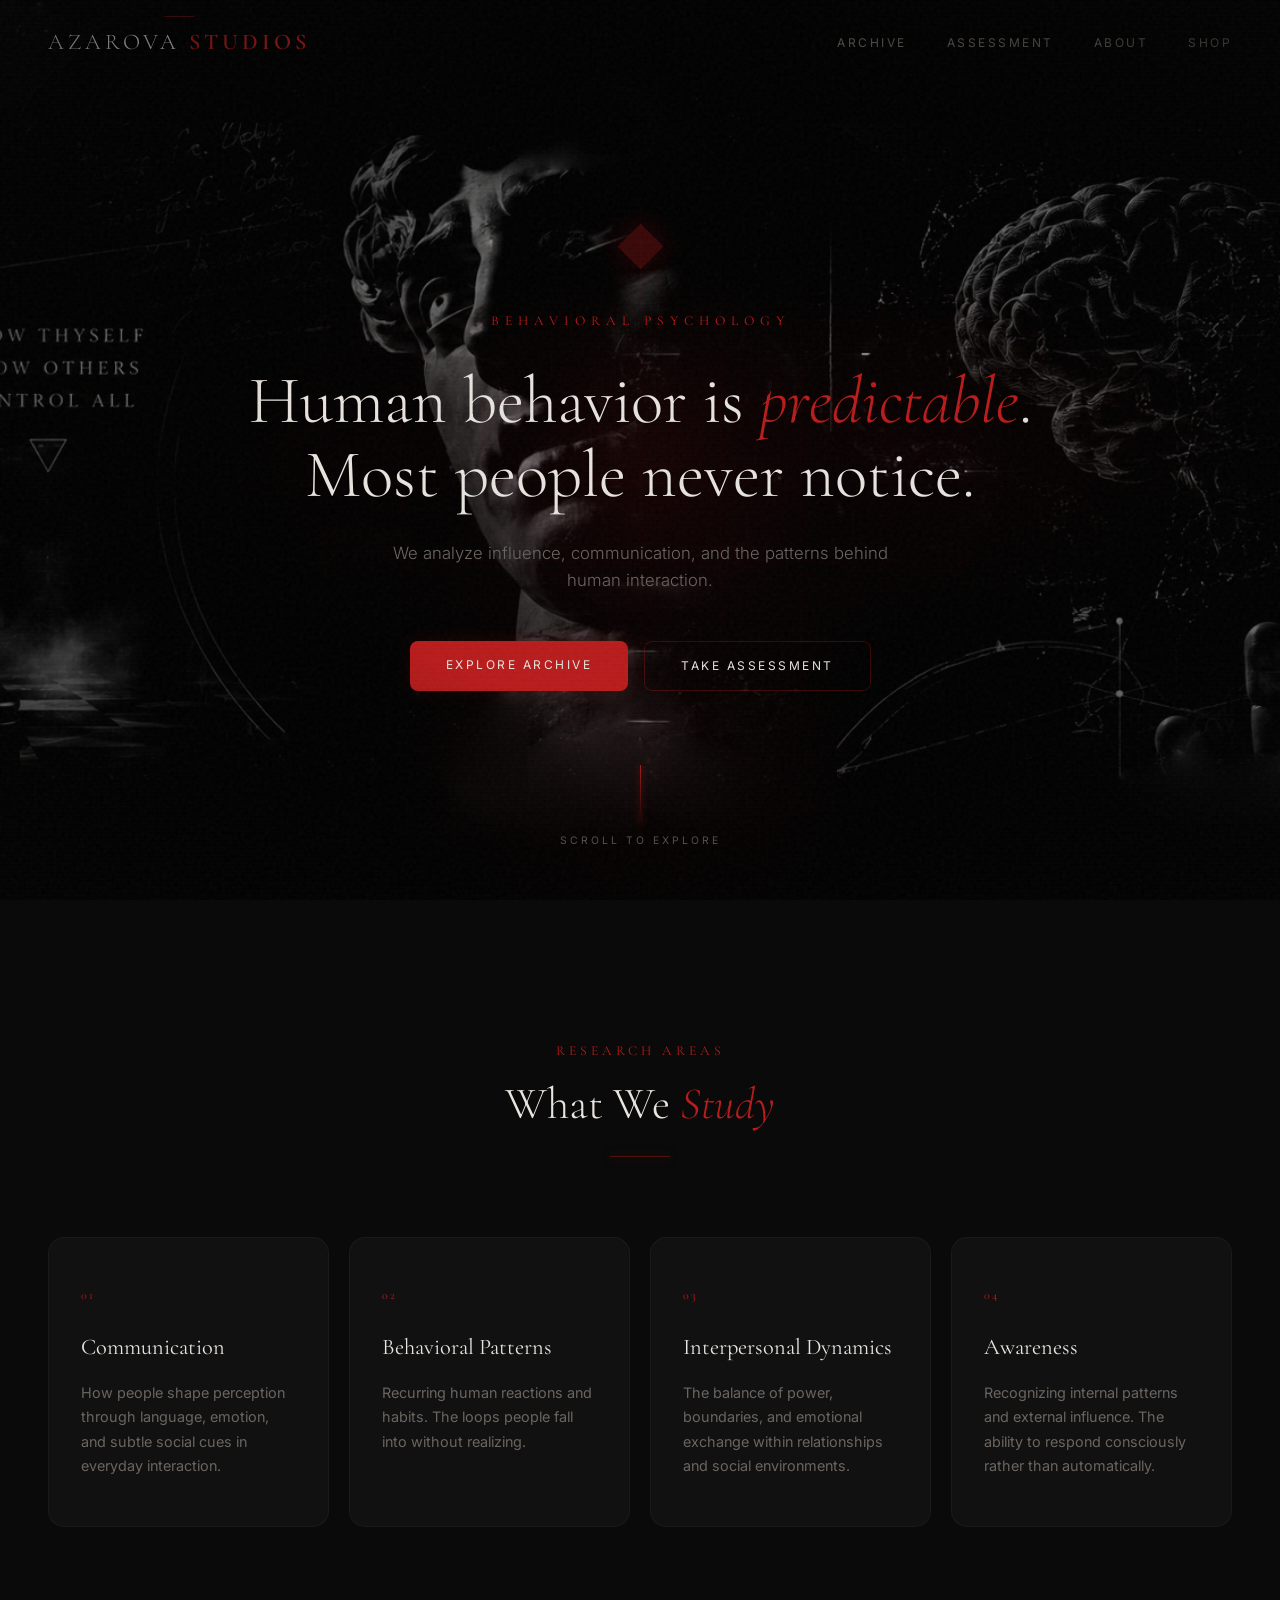
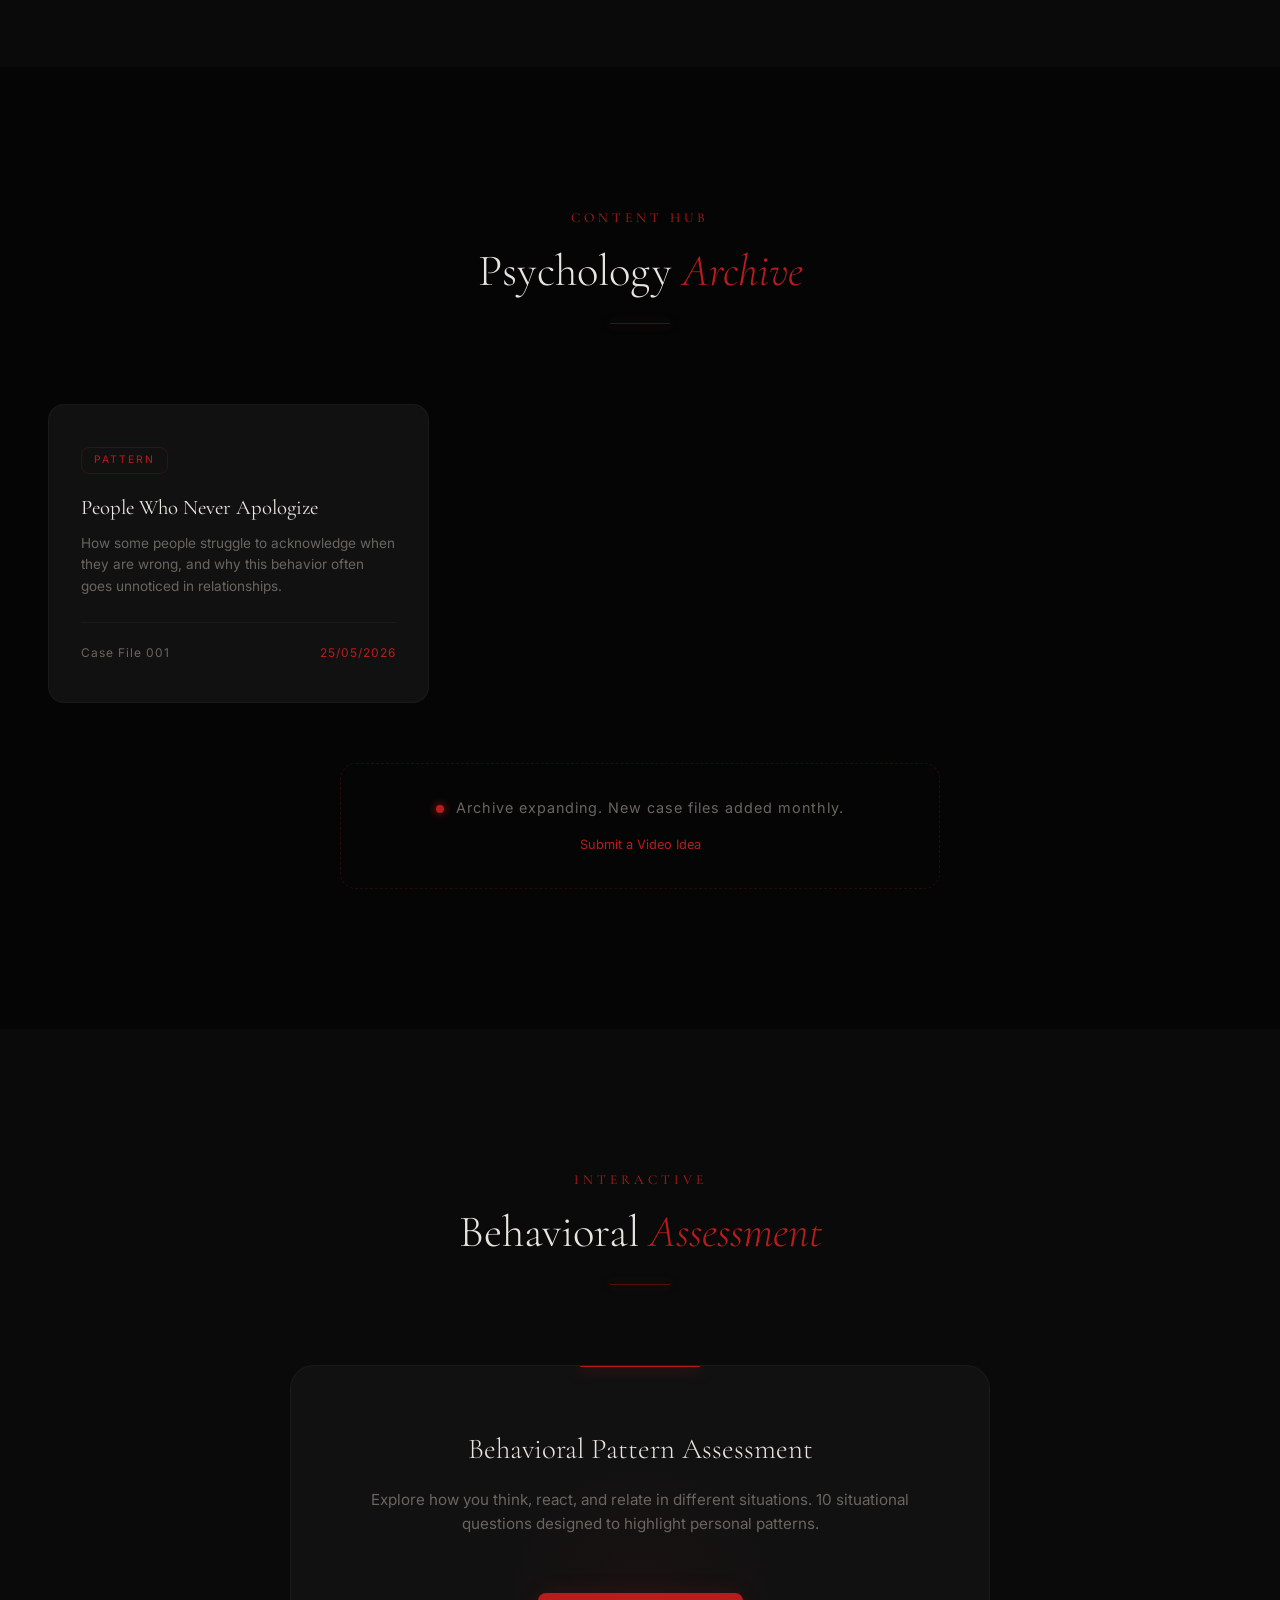
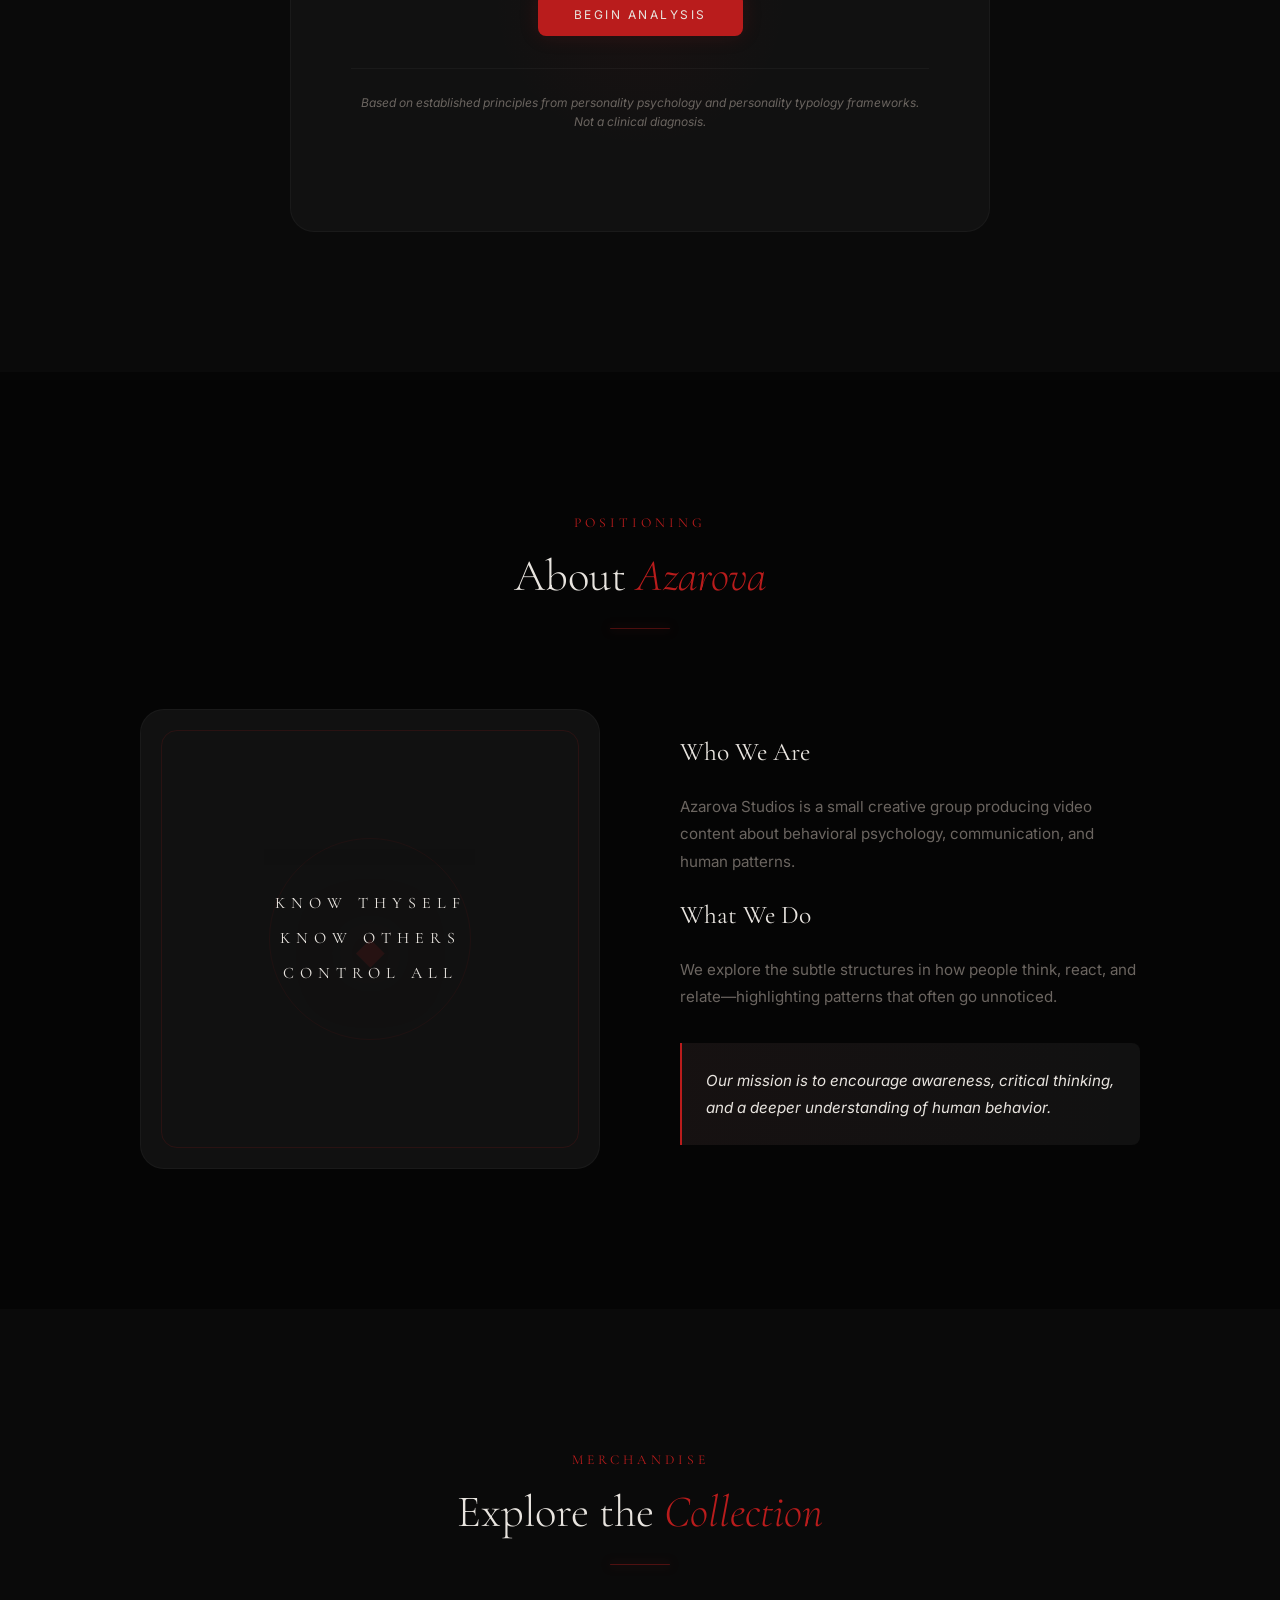
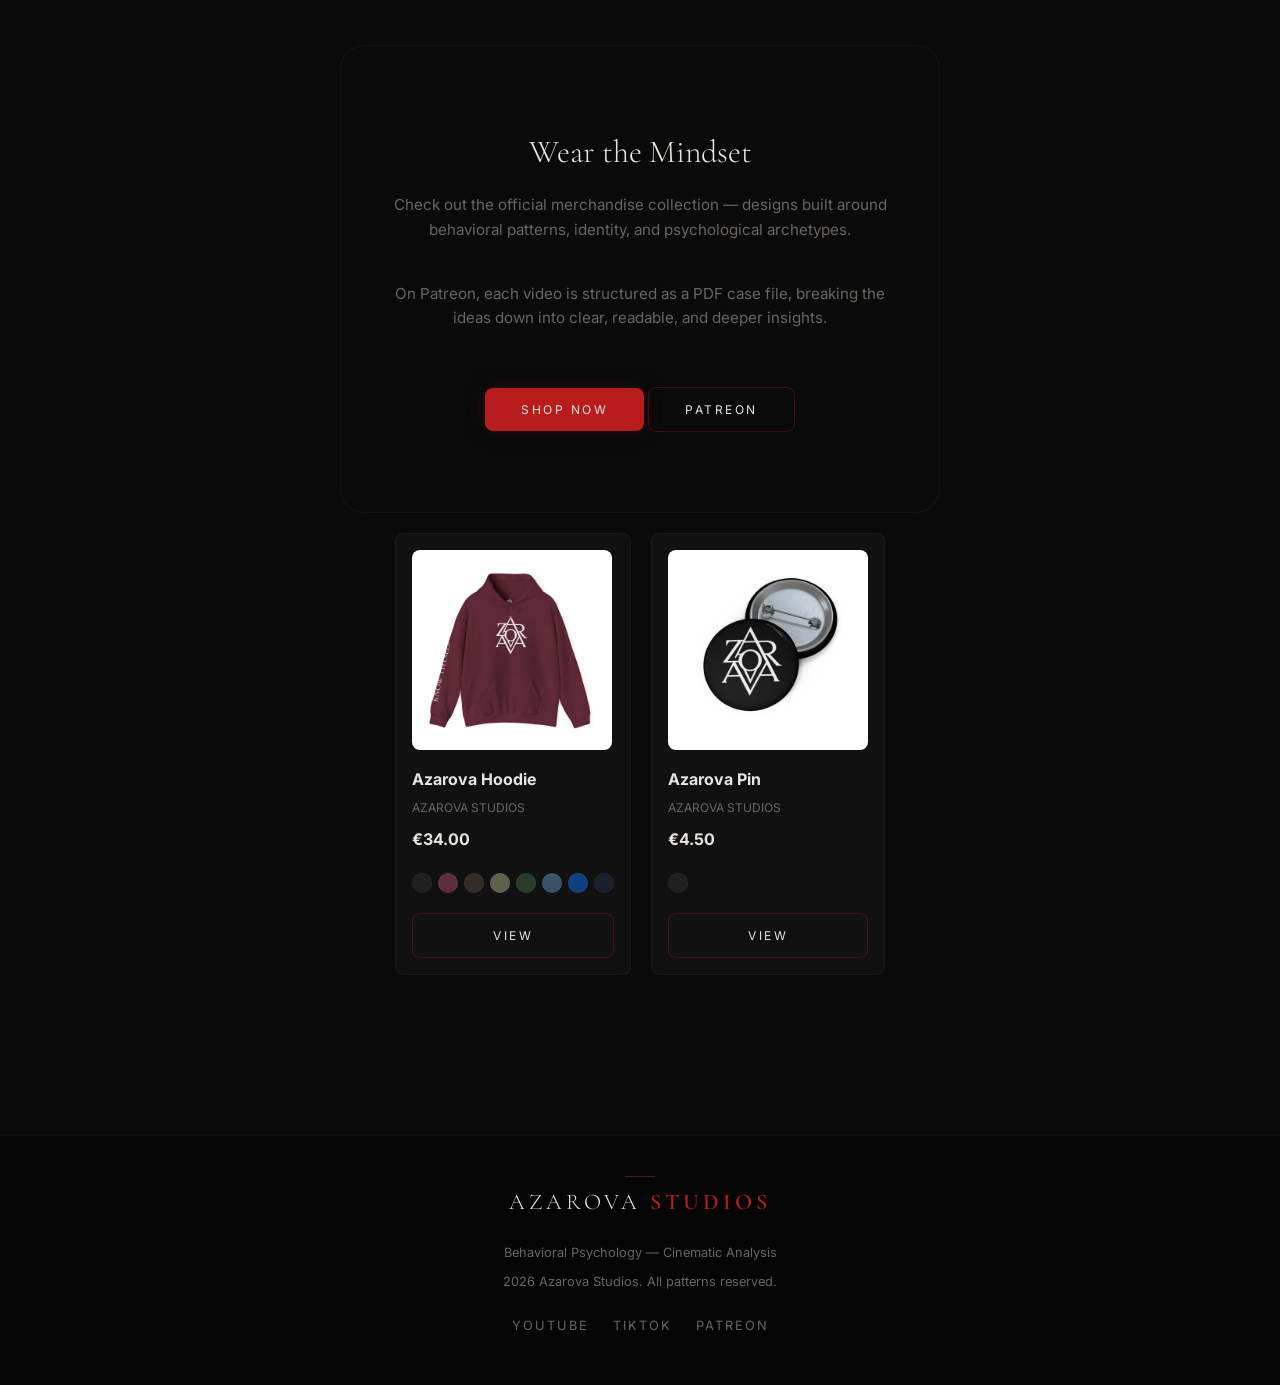
==== index.html @ c7611567 "First Web Upload" ====
<!DOCTYPE html>
<html lang="en">
<head>
    <meta charset="UTF-8">
    <meta name="viewport" content="width=device-width, initial-scale=1.0">
    <title>Azarova Studios — Behavioral Psychology</title>
    <link rel="preconnect" href="https://fonts.googleapis.com">
    <link rel="preconnect" href="https://fonts.gstatic.com" crossorigin>
    <link href="https://fonts.googleapis.com/css2?family=Cormorant+Garamond:ital,wght@0,300;0,400;0,600;1,300;1,400&family=Inter:wght@300;400;500;600&display=swap" rel="stylesheet">
    <link rel="stylesheet" href="styles.css">
</head>
<body>
    <div class="noise"></div>
    <div class="scanlines"></div>
    <div class="vignette"></div>
    <div class="particles" id="particles"></div>

    <nav id="navbar">
        <a href="#" class="logo">Azarova <span>Studios</span></a>
        <ul class="nav-links" id="navLinks">
            <li><a href="#archive">Archive</a></li>
            <li><a href="#assessment">Assessment</a></li>
            <li><a href="#about">About</a></li>
            <li><a href="#join">Shop</a></li>
        </ul>
        <button class="mobile-menu-btn" id="mobileMenuBtn">&#9776;</button>
    </nav>

    <section class="hero" id="hero">
        <div class="hero-bg"></div>
        <div class="hero-grid"></div>
        <div class="hero-orb"></div>
        <div class="hero-content">
            <div class="hero-symbol">&#9670;</div>
            <p class="hero-tag">Behavioral Psychology</p>
            <h1>Human behavior is <em>predictable</em>.<br>Most people never notice.</h1>
            <p class="hero-sub">We analyze influence, communication, and the patterns behind human interaction.</p>
            <div class="hero-buttons">
                <a href="#archive" class="btn btn-primary">Explore Archive</a>
                <a href="#assessment" class="btn">Take Assessment</a>
            </div>
        </div>
        <div class="hero-scroll">
            <span></span>
            <p>Scroll to explore</p>
        </div>
    </section>

    <section id="study">
        <div class="section-header reveal">
            <p class="section-label">Research Areas</p>
            <h2 class="section-title">What We <em>Study</em></h2>
            <div class="section-divider"></div>
        </div>
        <div class="study-grid">
            <div class="study-card reveal">
                <span class="study-num">01</span>
                <h3>Communication</h3>
                <p>How people shape perception through language, emotion, and subtle social cues in everyday interaction.</p>
            </div>
            <div class="study-card reveal">
                <span class="study-num">02</span>
                <h3>Behavioral Patterns</h3>
                <p>Recurring human reactions and habits. The loops people fall into without realizing.</p>
            </div>
            <div class="study-card reveal">
                <span class="study-num">03</span>
                <h3>Interpersonal Dynamics</h3>
                <p>The balance of power, boundaries, and emotional exchange within relationships and social environments.</p>
            </div>
            <div class="study-card reveal">
                <span class="study-num">04</span>
                <h3>Awareness</h3>
                <p>Recognizing internal patterns and external influence. The ability to respond consciously rather than automatically.</p>
            </div>
        </div>
    </section>

    <section id="archive">
        <div class="section-header reveal">
            <p class="section-label">Content Hub</p>
            <h2 class="section-title">Psychology <em>Archive</em></h2>
            <div class="section-divider"></div>
        </div>
        <div class="archive-grid">
            <div class="archive-card reveal" data-modal="apologize">
                <span class="tag">Pattern</span>
                <h3>People Who Never Apologize</h3>
                <p>How some people struggle to acknowledge when they are wrong, and why this behavior often goes unnoticed in relationships.</p>
                <div class="meta"><span>Case File 001</span><span>25/05/2026</span></div>
            </div>

            <!--
            <div class="archive-card reveal" data-modal="narcissist">
                <span class="tag">Pattern</span>
                <h3>The Narcissist Playbook</h3>
                <p>How narcissists construct reality around themselves and why most people never see the framework until it is too late.</p>
                <div class="meta"><span>Case File 007</span><span>Analyzing...</span></div>
            </div>
            <div class="archive-card reveal" data-modal="silence">
                <span class="tag">Signal</span>
                <h3>Why Silence Creates Power</h3>
                <p>The strategic use of absence. What people reveal when you stop filling every gap with noise.</p>
                <div class="meta"><span>Case File 006</span><span>Analyzing...</span></div>
            </div>
            <div class="archive-card reveal" data-modal="pressure">
                <span class="tag">Behavior</span>
                <h3>People Reveal Themselves Under Pressure</h3>
                <p>Stress does not create character, it exposes what was already there. The tells most miss.</p>
                <div class="meta"><span>Case File 005</span><span>Analyzing...</span></div>
            </div>
            <div class="archive-card reveal" data-modal="confidence">
                <span class="tag">Illusion</span>
                <h3>The Illusion of Confidence</h3>
                <p>Why the loudest voice in the room is rarely the most capable and how to read the quiet ones.</p>
                <div class="meta"><span>Case File 004</span><span>Analyzing...</span></div>
            </div>
            <div class="archive-card reveal" data-modal="guilt">
                <span class="tag">Emotion</span>
                <h3>Weaponized Guilt</h3>
                <p>How guilt is manufactured and deployed as a control mechanism in relationships and groups.</p>
                <div class="meta"><span>Case File 003</span><span>Analyzing...</span></div>
            </div>
            <div class="archive-card reveal" data-modal="boundaries">
                <span class="tag">Defense</span>
                <h3>The Cost of Boundaries</h3>
                <p>Why setting limits triggers aggression and why that reaction proves they were necessary.</p>
                <div class="meta"><span>Case File 002</span><span>Analyzing...</span></div>
            </div>
            -->
        </div>
        <button id="showMoreBtn" class="btn show-more">Show More</button>
        <div class="archive-status reveal">
            <p><span class="pulse"></span>Archive expanding. New case files added monthly.</p>
            <a href="https://docs.google.com/forms/d/1o-KG44cprE9qEWaGfaMpnNxEO_VKGcA1W9o1bVEfhVg" target="_blank" class="submit-idea-btn">
                Submit a Video Idea
            </a>
            
        </div>
        
    </section>

    <section id="assessment">
        <div class="section-header reveal">
            <p class="section-label">Interactive</p>
            <h2 class="section-title">Behavioral <em>Assessment</em></h2>
            <div class="section-divider"></div>
        </div>
        <div class="assessment-container reveal">
            <div class="assessment-glow"></div>
            <div class="quiz-intro" id="quizIntro">
                <h3>Behavioral Pattern Assessment</h3>
                <p>Explore how you think, react, and relate in different situations. 10 situational questions designed to highlight personal patterns.</p>
                <button class="btn btn-primary" id="startQuizBtn" style="margin-top:16px">Begin Analysis</button>
                <p class="disclaimer">Based on established principles from personality psychology and personality typology frameworks. Not a clinical diagnosis.</p>
            </div>
            <div id="quizContainer" style="display:none">
                <div class="quiz-progress"><div class="quiz-progress-bar" id="progressBar"></div></div>
                <div id="questions"></div>
            </div>
            <div class="quiz-result" id="quizResult">
                <span class="result-badge">Pattern Detected</span>
                <h2 class="result-title" id="resultTitle"></h2>
                <img id="resultImage" class="result-image" />
                <p class="result-desc" id="resultDesc"></p>
                <div class="result-traits" id="resultTraits"></div>
                <div class="childhood-section wound">
                    <h4 class="title-wound">Origin Wound</h4>
                    <p class="result-desc" id="resultWound"></p>
                </div>
                <div class="result-section fear">
                    <h4>Underlying Fear</h4>
                    <p id="resultFear"></p>
                </div>
                <div class="result-section cost">
                    <h4>What It Costs You</h4>
                    <p id="resultCost"></p>
                </div>

                <div class="result-section growth">
                    <h4>Where This Evolves</h4>
                    <p id="resultGrowth"></p>
                </div>
                <div class="childhood-section">
                    <h4>Early Childhood</h4>
                    <p class="result-desc" id="resultChildhood"></p>
                </div>
                <button class="btn btn-retake" id="retakeQuizBtn">Retake Assessment</button>
                <p class="disclaimer">Based on established principles from personality psychology and personality typology frameworks. Not a clinical diagnosis.</p>
            </div>
        </div>
    </section>

    <section id="about">
        <div class="section-header reveal">
            <p class="section-label">Positioning</p>
            <h2 class="section-title">About <em>Azarova</em></h2>
            <div class="section-divider"></div>
        </div>
        <div class="about-grid">
            <div class="about-visual reveal">
                <div class="symbol">&#9670;</div>
                <div class="overlay-text">Know Thyself<br>Know Others<br>Control All</div>
            </div>
            <div class="about-content reveal">
                <h3>Who We Are</h3>
                <p>Azarova Studios is a small creative group producing video content about behavioral psychology, communication, and human patterns.</p>
                <h3>What We Do</h3>
                <p>We explore the subtle structures in how people think, react, and relate—highlighting patterns that often go unnoticed.</p>
                <div class="mission">
                    <p>Our mission is to encourage awareness, critical thinking, and a deeper understanding of human behavior.</p>
                </div>
            </div>
        </div>
    </section>


    <!--
    <section id="join">
        <div class="section-header reveal">
            <p class="section-label">Connection</p>
            <h2 class="section-title">Join the <em>Community</em></h2>
            <div class="section-divider"></div>
        </div>
        <div class="join-box reveal">
            <h3>Get Behavioral Insights</h3>
            <p>Short breakdowns on patterns, communication, and human behavior—written to be clear, not overwhelming, yet detailed.</p>
            <form class="join-form" id="joinForm">
                <input type="email" placeholder="Enter your signal..." required>
                <button type="submit">Subscribe</button>
            </form>
            <p class="join-note">No noise. No spam. Only what's worth reading.</p>
        </div>
    </section>
    -->
    <section id="join">
        <div class="section-header reveal">
            <p class="section-label">Merchandise</p>
            <h2 class="section-title">Explore the <em>Collection</em></h2>
            <div class="section-divider"></div>
        </div>
        <div class="join-box reveal">
            <h3>Wear the Mindset</h3>
            <p>
                Check out the official merchandise collection — designs built around behavioral patterns, identity, and psychological archetypes.  
            </p>
            <p>    
                On Patreon, each video is structured as a PDF case file, breaking the ideas down into clear, readable, and deeper insights.
            </p>
            <button class="btn btn-primary" style="margin-top:16px" onclick="window.open('https://azarova.printify.me', '_blank')">Shop Now</button>
            <button class="btn" style="margin-top:16px" onclick="window.open('https://www.patreon.com/cw/AzarovaStudios', '_blank')">Patreon</button>            
        </div>
        <div class="product-carousel">
            <div class="product-track">
                <div class="product-card">
                    <img src="images/azarova-hoodie-know-thyself.jpg" alt="Hoodie" size="20px">
                    <p class="product-title">Azarova Hoodie</p>
                    <p class="product-subtitle">AZAROVA STUDIOS</p>
                    <p class="product-price">€34.00</p>
                    <div class="color-dots">
                        <span class="dot black"></span>
                        <span class="dot maroon"></span>
                        <span class="dot darkchocolate"></span>
                        <span class="dot militarygreen"></span>
                        <span class="dot forestgreen"></span>
                        <span class="dot indigoblue"></span>
                        <span class="dot royal"></span>
                        <span class="dot navy"></span>
                    </div>
                    <button class="btn" style="width: 100%;" onclick="window.open('https://azarova.printify.me/product/28873292', '_blank')">
                        VIEW
                    </button>
                </div>
                <div class="product-card">
                    <img src="images/azarova-pin.jpg" alt="Hoodie" size="20px">
                    <p class="product-title">Azarova Pin</p>
                    <p class="product-subtitle">AZAROVA STUDIOS</p>
                    <p class="product-price">€4.50</p>
                    <div class="color-dots">
                        <span class="dot black"></span>
                    </div>
                    <button class="btn" style="width: 100%;" onclick="window.open('https://azarova.printify.me/product/28933188', '_blank')">
                        VIEW
                    </button>
                </div>
            </div>
        </div>
    </section>

    <footer>
        <a href="#" class="logo">Azarova <span>Studios</span></a>
        <p>Behavioral Psychology &mdash; Cinematic Analysis</p>
        <p>2026 Azarova Studios. All patterns reserved.</p>
        <div class="social">
            <a href="https://youtube.com/@azarova.studios" target="_blank">YouTube</a>
            <a href="https://tiktok.com/@azarova.studios" target="_blank">TikTok</a>
            <a href="https://patreon.com/cw/AzarovaStudios" target="_blank">Patreon</a>

        </div>
    </footer>

    <div class="modal-overlay" id="modalOverlay">
        <div class="modal" id="modalBox">
            <button class="modal-close" id="modalClose">&times;</button>
            <div class="modal-header">
                <span class="modal-tag" id="modalTag">Case File</span>
                <h3 id="modalTitle">Title</h3>
            </div>
            <div class="modal-body">
                <div class="modal-placeholder" id="modalVideo"><p>YouTube Embed &mdash; Coming Soon</p></div>
                <div id="modalContent"></div>
            </div>
        </div>
    </div>

    <script src="script.js"></script>
</body>
</html>
---- styles.css ----
:root {
            --black: #050505;
            --dark: #0a0a0a;
            --gray: #111111;
            --light-gray: #1a1a1a;
            --text: #e8e4df;
            --text-dim: #6b6560;
            --accent: #b91c1c;
            --accent-bright: #dc2626;
            --border: rgba(255,255,255,0.04);
            --r-sm: 8px;
            --r-md: 16px;
            --r-lg: 24px;
            --r-xl: 40px;
        }

        * { margin: 0; padding: 0; box-sizing: border-box; }
        html { scroll-behavior: smooth; }
        body {
            font-family: 'Inter', sans-serif;
            background: var(--black);
            color: var(--text);
            line-height: 1.6;
            overflow-x: hidden;
        }
        ::selection { background: var(--accent); color: var(--text); }

        /* OVERLAY EFFECTS */
        .noise {
            position: fixed; inset: 0; pointer-events: none; z-index: 9999; opacity: 0.04;
            background-image: url("data:image/svg+xml,%3Csvg viewBox='0 0 256 256' xmlns='http://www.w3.org/2000/svg'%3E%3Cfilter id='n'%3E%3CfeTurbulence type='fractalNoise' baseFrequency='0.9' numOctaves='4' stitchTiles='stitch'/%3E%3C/filter%3E%3Crect width='100%25' height='100%25' filter='url(%23n)'/%3E%3C/svg%3E");
        }
        .scanlines {
            position: fixed; inset: 0; pointer-events: none; z-index: 9998; opacity: 0.03;
            background: repeating-linear-gradient(0deg, transparent, transparent 2px, rgba(0,0,0,0.3) 2px, rgba(0,0,0,0.3) 4px);
        }
        .vignette {
            position: fixed; inset: 0; pointer-events: none; z-index: 9997;
            background: radial-gradient(ellipse at center, transparent 40%, rgba(5,5,5,0.6) 100%);
        }
        .particles {
            position: fixed; inset: 0; pointer-events: none; z-index: 1; overflow: hidden;
        }
        .particle {
            position: absolute; width: 2px; height: 2px;
            background: var(--accent); border-radius: 50%; opacity: 0;
            animation: floatParticle linear infinite;
        }
        @keyframes floatParticle {
            0% { opacity: 0; transform: translateY(100vh) scale(0); }
            10% { opacity: 0.6; } 90% { opacity: 0.6; }
            100% { opacity: 0; transform: translateY(-10vh) scale(1); }
        }

        ::-webkit-scrollbar { width: 4px; }
        ::-webkit-scrollbar-track { background: var(--black); }
        ::-webkit-scrollbar-thumb { background: var(--accent); border-radius: 2px; }

        /* NAV */
        nav {
            position: fixed; top: 0; width: 100%; padding: 24px 48px;
            display: flex; justify-content: space-between; align-items: center;
            z-index: 1000; transition: all 0.4s ease;
        }
        nav.scrolled {
            background: rgba(5,5,5,0.9); backdrop-filter: blur(20px);
            padding: 16px 48px; border-bottom: 1px solid var(--border);
        }
        .logo {
            font-family: 'Cormorant Garamond', serif; font-size: 1.4rem;
            font-weight: 300; letter-spacing: 4px; text-transform: uppercase;
            color: var(--text); text-decoration: none; position: relative;
        }
        .logo::before {
            content: ''; position: absolute; top: -8px; left: 50%;
            transform: translateX(-50%); width: 30px; height: 1px;
            background: var(--accent); opacity: 0.5;
        }
        .logo span { color: var(--accent); font-weight: 600; }
        .nav-links { display: flex; gap: 40px; list-style: none; }
        .nav-links a {
            color: var(--text-dim); text-decoration: none; font-size: 0.75rem;
            letter-spacing: 2.5px; text-transform: uppercase; transition: color 0.3s;
            position: relative;
        }
        .nav-links a::after {
            content: ''; position: absolute; bottom: -6px; left: 0; width: 0;
            height: 1px; background: var(--accent); transition: width 0.3s;
            box-shadow: 0 0 8px var(--accent);
        }
        .nav-links a:hover { color: var(--text); }
        .nav-links a:hover::after { width: 100%; }
        .mobile-menu-btn { display: none; background: none; border: none;
            color: var(--text); font-size: 1.5rem; cursor: pointer; }

        /* HERO */
        .hero {
            height: 100vh; display: flex; flex-direction: column;
            justify-content: center; align-items: center; text-align: center;
            position: relative; overflow: hidden;
        }
        .hero-bg {
            position: absolute; inset: 0; z-index: 0;
            background:
                radial-gradient(ellipse at 30% 50%, rgba(185,28,28,0.03) 0%, transparent 30%),
                radial-gradient(ellipse at 70% 50%, rgba(185,28,28,0.06) 0%, transparent 30%),
                radial-gradient(ellipse at 50% 80%, rgba(185,28,28,0.06) 0%, transparent 30%),
                url("images/banner_bg.png");
            background-size: cover;
            background-position: center;
            background-repeat: no-repeat;
        }
        .hero-grid {
            position: absolute; inset: 0; z-index: 1;
            background-image:
                linear-gradient(rgba(185,28,28,0.03) 1px, transparent 1px),
                linear-gradient(90deg, rgba(185,28,28,0.03) 1px, transparent 1px);
            background-size: 80px 80px;
            mask-image: radial-gradient(ellipse at center, black 25%, transparent 70%);
            -webkit-mask-image: radial-gradient(ellipse at center, black 25%, transparent 70%);
        }
        .hero-orb {
            position: absolute; width: 400px; height: 400px; border-radius: 50%;
            background: radial-gradient(circle, rgba(185,28,28,0.08) 0%, transparent 70%);
            top: 50%; left: 50%; transform: translate(-50%, -50%); z-index: 0;
            animation: orbPulse 6s ease-in-out infinite;
        }
        @keyframes orbPulse {
            0%, 100% { transform: translate(-50%, -50%) scale(1); opacity: 0.5; }
            50% { transform: translate(-50%, -50%) scale(1.2); opacity: 0.8; }
        }
        .hero-content { position: relative; z-index: 2; max-width: 850px; padding: 0 24px; }
        .hero-symbol {
            font-size: 3rem; color: var(--accent); opacity: 0.3; margin-bottom: 24px;
            animation: symbolFloat 4s ease-in-out infinite;
            text-shadow: 0 0 30px var(--accent);
        }
        @keyframes symbolFloat {
            0%, 100% { transform: translateY(0); }
            50% { transform: translateY(-10px); }
        }
        .hero-tag {
            font-family: 'Cormorant Garamond', serif; font-size: 0.85rem;
            letter-spacing: 6px; text-transform: uppercase; color: var(--accent);
            margin-bottom: 32px; opacity: 0; animation: fadeUp 1s ease 0.5s forwards;
        }
        .hero h1 {
            font-family: 'Cormorant Garamond', serif;
            font-size: clamp(2.2rem, 5.5vw, 4.2rem); font-weight: 300;
            line-height: 1.1; margin-bottom: 28px; opacity: 0;
            animation: fadeUp 1s ease 0.8s forwards;
            text-shadow: 0 0 60px rgba(185,28,28,0.1);
        }
        .hero h1 em { font-style: italic; color: var(--accent);
            text-shadow: 0 0 40px rgba(185,28,28,0.2); }
        .hero-sub {
            font-size: 1.05rem; color: var(--text-dim); max-width: 520px;
            margin: 0 auto 48px; font-weight: 300; opacity: 0;
            animation: fadeUp 1s ease 1.1s forwards;
        }
        .hero-buttons {
            display: flex; gap: 16px; justify-content: center; flex-wrap: wrap;
            opacity: 0; animation: fadeUp 1s ease 1.4s forwards;
        }
        .btn {
            padding: 14px 36px; font-size: 0.75rem; letter-spacing: 2.5px;
            text-transform: uppercase; text-decoration: none;
            border: 1px solid rgba(185,28,28,0.3); color: var(--text);
            background: transparent; cursor: pointer; transition: all 0.4s ease;
            position: relative; overflow: hidden; font-family: 'Inter', sans-serif;
            border-radius: var(--r-sm);
        }
        .btn::before {
            content: ''; position: absolute; top: 0; left: -100%; width: 100%;
            height: 100%; background: var(--accent); transition: left 0.4s ease; z-index: -1;
            border-radius: var(--r-sm);
        }
        .btn:hover::before { left: 0; }
        .btn:hover { border-color: var(--accent); box-shadow: 0 0 20px rgba(185,28,28,0.2); }
        .btn-primary {
            background: var(--accent); color: var(--text); border: none;
            box-shadow: 0 0 20px rgba(185,28,28,0.15);
        }
        .btn-primary::before { background: var(--accent-bright); }
        .btn-primary:hover { box-shadow: 0 0 30px rgba(185,28,28,0.3); }

        .hero-scroll {
            justify-content: center;
            align-items: center;
            position: absolute; bottom: 50px;
            z-index: 2; opacity: 0; animation: fadeUp 1s ease 2s forwards;
        }
        .hero-scroll span {
            display: block; width: 1px; height: 60px;
            background: linear-gradient(to bottom, var(--accent), transparent);
            margin: 0 auto 8px; animation: scrollLine 2s ease-in-out infinite;
            box-shadow: 0 0 6px var(--accent);
        }
        .hero-scroll p {
            font-size: 0.65rem; letter-spacing: 3px; text-transform: uppercase;
            color: var(--text-dim);
        }

        /* SECTIONS */
        section { padding: 140px 48px; position: relative; }
        .section-header { text-align: center; margin-bottom: 80px; }
        .section-label {
            font-family: 'Cormorant Garamond', serif; font-size: 0.85rem;
            letter-spacing: 4px; text-transform: uppercase; color: var(--accent);
            margin-bottom: 16px;
        }
        .section-title {
            font-family: 'Cormorant Garamond', serif;
            font-size: clamp(1.8rem, 4vw, 2.8rem); font-weight: 300; line-height: 1.2;
        }
        .section-title em { font-style: italic; color: var(--accent); }
        .section-divider {
            width: 60px; height: 1px; background: var(--accent); margin: 24px auto 0;
            opacity: 0.4; box-shadow: 0 0 10px var(--accent); border-radius: 1px;
        }

        /* STUDY */
        #study { background: var(--dark); }
        .study-grid {
            display: grid; grid-template-columns: repeat(4, 1fr); gap: 20px;
            max-width: 1200px; margin: 0 auto;
        }
        .study-card {
            background: var(--gray); border: 1px solid var(--border);
            padding: 48px 32px; transition: all 0.4s ease;
            position: relative; overflow: hidden; border-radius: var(--r-md);
        }
        .study-card::before {
            content: ''; position: absolute; top: 0; left: 0; width: 100%; height: 2px;
            background: var(--accent); transform: scaleX(0); transform-origin: left;
            transition: transform 0.4s ease; box-shadow: 0 0 10px var(--accent);
        }
        .study-card:hover::before { transform: scaleX(1); }
        .study-card:hover {
            border-color: rgba(185,28,28,0.2); transform: translateY(-6px);
            box-shadow: 0 20px 40px rgba(0,0,0,0.4), 0 0 30px rgba(185,28,28,0.05);
        }
        .study-card h3 {
            font-family: 'Cormorant Garamond', serif; font-size: 1.4rem;
            font-weight: 400; margin-bottom: 16px; color: var(--text);
        }
        .study-card p { font-size: 0.9rem; color: var(--text-dim); line-height: 1.7; }
        .study-num {
            font-family: 'Cormorant Garamond', serif; font-size: 0.75rem;
            letter-spacing: 2px; color: var(--accent); margin-bottom: 24px; display: block;
        }

        /* ARCHIVE */
        #archive { background: var(--black); }
        .archive-grid {
            display: grid; grid-template-columns: repeat(3, 1fr); gap: 20px;
            max-width: 1200px; margin: 0 auto;
        }
        .archive-card {
            background: var(--gray); border: 1px solid var(--border);
            padding: 40px 32px; cursor: pointer; transition: all 0.4s ease;
            position: relative; overflow: hidden; border-radius: var(--r-md);
            display: none;
        }
        .archive-card.visible {
            display: block;
        }
        .archive-card::after {
            content: ''; position: absolute; bottom: 0; left: 0; width: 100%; height: 0;
            background: linear-gradient(to top, rgba(185,28,28,0.06), transparent);
            transition: height 0.4s ease; border-radius: 0 0 var(--r-md) var(--r-md);
        }
        .archive-card:hover::after { height: 100%; }
        .archive-card:hover {
            border-color: rgba(185,28,28,0.25); transform: translateY(-4px);
            box-shadow: 0 15px 30px rgba(0,0,0,0.3);
        }
        .archive-card .tag {
            display: inline-block; padding: 4px 12px; font-size: 0.65rem;
            letter-spacing: 2px; text-transform: uppercase;
            border: 1px solid rgba(185,28,28,0.2); color: var(--accent); margin-bottom: 20px;
            border-radius: var(--r-sm);
        }
        .archive-card h3 {
            font-family: 'Cormorant Garamond', serif; font-size: 1.3rem;
            font-weight: 400; margin-bottom: 12px; line-height: 1.3;
        }
        .archive-card p { font-size: 0.85rem; color: var(--text-dim); line-height: 1.6; }
        .archive-card .meta {
            margin-top: 24px; padding-top: 20px; border-top: 1px solid var(--border);
            display: flex; justify-content: space-between; align-items: center;
            font-size: 0.75rem; color: var(--text-dim); letter-spacing: 1px;
        }
        .archive-card .meta span:last-child { color: var(--accent); }
        .archive-status {
            text-align: center; margin-top: 60px; padding: 32px;
            border: 1px dashed rgba(185,28,28,0.2); max-width: 600px;
            margin-left: auto; margin-right: auto; border-radius: var(--r-md);
            display: flex;
            flex-direction: column;
            gap: 12px;
        }
        .archive-status p { color: var(--text-dim); font-size: 0.9rem; letter-spacing: 1px; }
        .archive-status .pulse {
            display: inline-block; width: 8px; height: 8px; background: var(--accent);
            border-radius: 50%; margin-right: 12px;
            animation: pulse 2s ease-in-out infinite; box-shadow: 0 0 8px var(--accent);
        }
        .show-more {
            display: block;
            margin: 40px auto 0;
            padding: 12px 28px;
            border: 1px solid rgba(185, 28, 28, 0.35);

            transition: all 0.3s ease;
            border-radius: 6px;
        }
        .submit-idea-btn {
            color: var(--text-dim); text-decoration: none; font-size: 0.8rem; margin-top: 0.25rem;
            transition: color 0.3s;
        }
        .submit-idea-btn { color: var(--accent); }

        /* ASSESSMENT */
        #assessment { background: var(--dark); }
        .assessment-container {
            max-width: 700px; margin: 0 auto; background: var(--gray);
            border: 1px solid var(--border); padding: 60px; position: relative; overflow: hidden;
            border-radius: var(--r-lg);
        }
        .assessment-container::before {
            content: ''; position: absolute; top: -1px; left: 50%; transform: translateX(-50%);
            width: 120px; height: 2px; background: var(--accent); box-shadow: 0 0 15px var(--accent);
            border-radius: 1px;
        }
        .assessment-glow {
            position: absolute; top: 50%; left: 50%; transform: translate(-50%, -50%);
            width: 300px; height: 300px;
            background: radial-gradient(circle, rgba(185,28,28,0.05) 0%, transparent 70%);
            pointer-events: none;
        }
        .quiz-intro { text-align: center; position: relative; z-index: 1; }
        .quiz-intro h3 {
            font-family: 'Cormorant Garamond', serif; font-size: 1.8rem;
            font-weight: 300; margin-bottom: 16px;
        }
        .quiz-intro p { color: var(--text-dim); margin-bottom: 40px; font-size: 0.95rem; }
        .quiz-question { display: none; position: relative; z-index: 1; }
        .quiz-question.active { display: block; animation: fadeIn 0.5s ease; }
        .quiz-question h4 {
            font-family: 'Cormorant Garamond', serif; font-size: 1.4rem;
            font-weight: 400; margin-bottom: 32px; line-height: 1.4;
        }
        .quiz-question .q-num {
            font-size: 0.7rem; letter-spacing: 3px; text-transform: uppercase;
            color: var(--accent); margin-bottom: 16px; display: block;
        }
        .quiz-options { display: flex; flex-direction: column; gap: 12px; }
        .quiz-option {
            padding: 20px 24px; background: var(--dark); border: 1px solid var(--border);
            cursor: pointer; transition: all 0.3s ease; font-size: 0.9rem;
            color: var(--text-dim); text-align: left; font-family: 'Inter', sans-serif;
            position: relative; overflow: hidden; border-radius: var(--r-sm);
        }
        .quiz-option::before {
            content: ''; position: absolute; left: 0; top: 0; width: 3px; height: 100%;
            background: var(--accent); transform: scaleY(0); transition: transform 0.3s ease;
            border-radius: var(--r-sm) 0 0 var(--r-sm);
        }
        .quiz-option:hover {
            border-color: rgba(185,28,28,0.3); color: var(--text); background: var(--gray);
            padding-left: 28px;
        }
        .quiz-option:hover::before { transform: scaleY(1); }
        .quiz-progress {
            width: 100%; height: 2px; background: var(--dark);
            margin-bottom: 40px; position: relative; z-index: 1; border-radius: 1px;
        }
        .quiz-progress-bar {
            height: 100%; background: var(--accent); transition: width 0.4s ease;
            width: 0%; box-shadow: 0 0 8px var(--accent); border-radius: 1px;
        }
        .quiz-result { display: none; text-align: center; animation: fadeIn 0.6s ease; position: relative; z-index: 1; }
        .quiz-result.show { display: block; }
        .result-badge {
            font-family: 'Cormorant Garamond', serif; font-size: 0.85rem;
            letter-spacing: 4px; text-transform: uppercase; color: var(--accent);
            margin-bottom: 16px; display: block;
        }
        .result-title {
            font-family: 'Cormorant Garamond', serif; font-size: 2.2rem;
            font-weight: 300; margin-bottom: 24px;
        }
        .result-image {
            width: 300px;
            height: auto;
            margin-bottom: 24px;
            margin-right: 30px;
        }
        .result-desc { color: var(--text-dim); margin-bottom: 32px; line-height: 1.7; }
        .result-traits {
            display: grid; grid-template-columns: repeat(3, 1fr); gap: 16px; margin-bottom: 40px;
        }
        .trait-box {
            background: var(--dark); border: 1px solid var(--border);
            padding: 24px 16px; transition: all 0.3s ease; border-radius: var(--r-sm);
        }
        .trait-box:hover { border-color: rgba(185,28,28,0.2); }
        .trait-box h5 {
            font-size: 0.7rem; letter-spacing: 2px; text-transform: uppercase;
            color: var(--accent); margin-bottom: 12px;
        }
        .trait-box p { font-size: 0.85rem; color: var(--text-dim); }
        .result-section {
            margin-top: 20px;
            padding: 16px 18px;
            border-radius: 10px;
            background: rgba(255, 255, 255, 0.03);
            border: 1px solid rgba(255, 255, 255, 0.06);
            backdrop-filter: blur(6px);
            transition: all 0.3s ease;
        }
        .result-section h4 {
            font-size: 0.75rem;
            letter-spacing: 1.5px;
            text-transform: uppercase;
            color: var(--text-dim);
            margin-bottom: 8px;
        }
        .result-section p {
            font-size: 0.95rem;
            line-height: 1.6;
            color: var(--text-main);
        }
        .result-section:hover {
            border-color: rgba(255, 255, 255, 0.12);
            transform: translateY(-2px);
        }
        .result-section.fear {
            border-left: 2px solid rgba(80, 127, 255, 0.6);
        }
        .result-section.cost {
            border-left: 2px solid rgba(255, 140, 80, 0.6);
        }
        .result-section.growth {
            border-left: 2px solid rgba(100, 255, 180, 0.6);
        }
        .childhood-section h4 {
            margin-top: 40px;
            margin-bottom: 12px;
        }
        /* make childhood feel even deeper */
        .childhood {
            margin-top: 15px;
            opacity: 0.9;
        }

        
        .disclaimer {
            font-size: 0.75rem; color: var(--text-dim); margin-top: 32px;
            padding-top: 24px; border-top: 1px solid var(--border); font-style: italic;
        }
        .quiz-intro p.disclaimer {
            font-size: 0.75rem;
        }

        /* ABOUT */
        #about { background: var(--black); }
        .about-grid {
            display: grid; grid-template-columns: 1fr 1fr; gap: 80px;
            max-width: 1000px; margin: 0 auto; align-items: center;
        }
        .about-visual {
            position: relative; aspect-ratio: 1; background: var(--gray);
            border: 1px solid var(--border); display: flex;
            align-items: center; justify-content: center; overflow: hidden;
            border-radius: var(--r-lg);
        }
        .about-visual::before {
            content: ''; position: absolute; inset: 20px;
            border: 1px solid rgba(185,28,28,0.15); border-radius: var(--r-md);
        }
        .about-visual::after {
            content: ''; position: absolute; top: 50%; left: 50%;
            transform: translate(-50%, -50%); width: 200px; height: 200px;
            border: 1px solid rgba(185,28,28,0.08); border-radius: 50%;
        }
        .about-visual .symbol {
            font-family: 'Cormorant Garamond', serif; font-size: 8rem;
            color: var(--accent); opacity: 0.12; line-height: 1;
            text-shadow: 0 0 60px var(--accent);
            animation: symbolRotate 20s linear infinite;
        }
        @keyframes symbolRotate {
            from { transform: rotate(0deg); }
            to { transform: rotate(360deg); }
        }
        .about-visual .overlay-text {
            position: absolute; font-family: 'Cormorant Garamond', serif;
            font-size: 1rem; letter-spacing: 6px; text-transform: uppercase;
            color: var(--text); text-align: center; line-height: 2.2;
        }
        .about-content h3 {
            font-family: 'Cormorant Garamond', serif; font-size: 1.6rem;
            font-weight: 400; margin-bottom: 20px;
        }
        .about-content p {
            color: var(--text-dim); margin-bottom: 20px;
            line-height: 1.8; font-size: 0.95rem;
        }
        .about-content .mission {
            margin-top: 32px; padding: 24px; background: var(--gray);
            border-left: 2px solid var(--accent); position: relative;
            border-radius: 0 var(--r-sm) var(--r-sm) 0;
        }
        .about-content .mission::before {
            content: ''; position: absolute; top: 0; left: 0; width: 100%; height: 100%;
            background: linear-gradient(90deg, rgba(185,28,28,0.03), transparent);
            pointer-events: none;
            border-radius: 0 var(--r-sm) var(--r-sm) 0;
        }
        .about-content .mission p {
            margin: 0; font-style: italic; color: var(--text); position: relative; z-index: 1;
        }

        /* JOIN */
        #join { background: var(--dark); text-align: center; }
        .join-box {
            max-width: 600px; margin: 0 auto; padding: 80px 48px;
            border: 1px solid var(--border); position: relative; overflow: hidden;
            border-radius: var(--r-lg);
        }
        .join-box::before, .join-box::after {
            content: ''; position: absolute; width: 40px; height: 40px;
            border: 1px solid var(--accent); opacity: 0.4;
        }
        .join-box::before {
            top: -1px; left: -1px; border-right: none; border-bottom: none;
            border-radius: var(--r-lg) 0 0 0;
        }
        .join-box::after {
            bottom: -1px; right: -1px; border-left: none; border-top: none;
            border-radius: 0 0 var(--r-lg) 0;
        }
        .join-box h3 {
            font-family: 'Cormorant Garamond', serif; font-size: 2rem;
            font-weight: 300; margin-bottom: 16px;
        }
        .join-box p { color: var(--text-dim); margin-bottom: 40px; font-size: 0.95rem; }
        .join-form { display: flex; gap: 12px; max-width: 400px; margin: 0 auto; }
        .join-form input {
            flex: 1; padding: 14px 20px; background: var(--black);
            border: 1px solid var(--border); color: var(--text);
            font-family: 'Inter', sans-serif; font-size: 0.9rem; outline: none;
            transition: all 0.3s; border-radius: var(--r-sm);
        }
        .join-form input:focus {
            border-color: var(--accent); box-shadow: 0 0 15px rgba(185,28,28,0.1);
        }
        .join-form input::placeholder { color: var(--text-dim); }
        .join-form button {
            padding: 14px 28px; background: var(--accent); color: var(--text);
            border: none; font-family: 'Inter', sans-serif; font-size: 0.75rem;
            letter-spacing: 2px; text-transform: uppercase; cursor: pointer;
            transition: all 0.3s; white-space: nowrap; border-radius: var(--r-sm);
        }
        .join-form button:hover {
            background: var(--accent-bright); box-shadow: 0 0 20px rgba(185,28,28,0.2);
        }
        .join-note {
            margin-top: 24px; font-size: 0.75rem; color: var(--text-dim); letter-spacing: 1px;
        }

        /* FOOTER */
        footer {
            background: var(--black); border-top: 1px solid var(--border);
            padding: 48px; text-align: center;
        }
        footer .logo { margin-bottom: 24px; display: inline-block; }
        footer p { font-size: 0.8rem; color: var(--text-dim); margin-bottom: 8px; }
        footer .social {
            margin-top: 24px; display: flex; gap: 24px; justify-content: center;
        }
        footer .social a {
            color: var(--text-dim); text-decoration: none; font-size: 0.8rem;
            letter-spacing: 2px; text-transform: uppercase; transition: color 0.3s;
        }
        footer .social a:hover { color: var(--accent); }

        /* MODAL */
        .modal-overlay {
            position: fixed; inset: 0; background: rgba(5,5,5,0.92);
            backdrop-filter: blur(10px); z-index: 2000; display: none;
            align-items: center; justify-content: center; padding: 24px;
        }
        .modal-overlay.active { display: flex; animation: fadeIn 0.3s ease; }
        .modal {
            background: var(--gray); border: 1px solid rgba(185,28,28,0.15);
            max-width: 600px; width: 100%; max-height: 80vh; overflow-y: auto;
            position: relative; box-shadow: 0 0 60px rgba(185,28,28,0.08);
            border-radius: var(--r-lg);
            scrollbar-width: none; /* Firefox */
        }
        .modal-header {
            padding: 32px 40px; border-bottom: 1px solid var(--border); position: relative;
        }
        .modal-header::before {
            content: ''; position: absolute; top: 0; left: 0; width: 100%; height: 2px;
            background: var(--accent); box-shadow: 0 0 10px var(--accent);
            border-radius: var(--r-lg) var(--r-lg) 0 0;
        }
        .modal-header h3 {
            font-family: 'Cormorant Garamond', serif; font-size: 1.6rem; font-weight: 400;
        }
        .modal-header .modal-tag {
            font-size: 0.7rem; letter-spacing: 3px; text-transform: uppercase;
            color: var(--accent); margin-bottom: 8px; display: block;
        }
        .modal-close {
            position: absolute; top: 24px; right: 24px; background: none; border: none;
            color: var(--text-dim); font-size: 1.5rem; cursor: pointer; transition: color 0.3s;
            z-index: 10;
        }
        .modal-close:hover { color: var(--accent); }
        .modal-body { padding: 40px; }
        .modal-body p { color: var(--text-dim); line-height: 1.8; margin-bottom: 20px; }
        .modal-body .modal-section { margin-bottom: 24px; }
        .modal-body .modal-section h4 {
            font-family: 'Cormorant Garamond', serif; font-size: 1.1rem;
            font-weight: 400; margin-bottom: 8px; color: var(--accent);
        }
        .modal-placeholder {
            aspect-ratio: 16/9; background: var(--dark);
            border: 1px dashed rgba(185,28,28,0.2);
            display: flex; align-items: center; justify-content: center; margin-bottom: 24px;
            border-radius: var(--r-sm);
        }
        .modal-placeholder p {
            margin: 0; font-size: 0.85rem; letter-spacing: 2px;
            text-transform: uppercase; color: var(--text-dim);
        }
        .video-wrapper {
            position: relative;
            width: 100%;
            padding-top: 56.25%; /* 16:9 */
        }
        .video-wrapper iframe {
            position: absolute;
            inset: 0;
            width: 100%;
            height: 100%;
            border: 0;
        }
        .modal::-webkit-scrollbar {
            display: none; /* Chrome / Safari */
        }

        /*TEST*/
        .product-carousel {
            overflow-x: auto;
            padding: 20px 0;
        }

        .product-track {
            display: flex;
            gap: 20px; /* try smaller first */
            justify-content: center;
        }

        .product-card {
            min-width: 200px;
            background: var(--gray);
            border: 1px solid var(--border);
            border-radius: var(--r-sm);
            padding: 16px;
            text-align: left;
            justify-content: left;
        }

        .product-title {
            font-size: 16px;
            font-weight: 700;
            margin-bottom: 5px;
        }

        .product-subtitle {
            font-size: 12px;
            color: var(--text-dim);
            margin-bottom: 10px;
        }

        .product-price {
            font-size: 16px;
            font-weight: 700;
            margin-bottom: 20px;
        }

        .product-card img {
            width: 200px;
            border-radius: var(--r-sm);
            margin-bottom: 10px;
        }

        .color-dots {
            display: flex;
            gap: 6px;
            justify-content: left;
            margin: 10px 0 20px 0;
        }

        .dot {
            width: 20px;
            height: 20px;
            border-radius: 50%;
            border: 1px solid var(--border);
            cursor: default;
        }

        /* colors */
        .dot.black { background: #202020; }
        .dot.maroon { background: #5f2d39; }
        .dot.darkchocolate  { background: #352a26; }
        .dot.militarygreen { background: #5d614a; }
        .dot.forestgreen { background: #273c29; }
        .dot.indigoblue  { background: #395266; }
        .dot.royal { background: #0f4082; }
        .dot.navy { background: #191f2f; }

        @keyframes fadeUp {
            from { opacity: 0; transform: translateY(30px); }
            to { opacity: 1; transform: translateY(0); }
        }
        @keyframes fadeIn {
            from { opacity: 0; }
            to { opacity: 1; }
        }
        @keyframes scrollLine {
            0%, 100% { transform: scaleY(1); opacity: 1; }
            50% { transform: scaleY(0.5); opacity: 0.3; }
        }
        @keyframes pulse {
            0%, 100% { opacity: 1; box-shadow: 0 0 8px var(--accent); }
            50% { opacity: 0.3; box-shadow: 0 0 2px var(--accent); }
        }

        .reveal { opacity: 1; transform: translateY(0); transition: all 0.8s ease; }
        .reveal.animate { opacity: 0; transform: translateY(40px); }
        .reveal.animate.visible { opacity: 1; transform: translateY(0); }

        @media (max-width: 1024px) {
            .study-grid { grid-template-columns: repeat(2, 1fr); }
            .archive-grid { grid-template-columns: repeat(2, 1fr); }
            .about-grid { grid-template-columns: 1fr; gap: 48px; }
        }
        @media (max-width: 768px) {
            nav { padding: 20px 24px; }
            nav.scrolled { padding: 12px 24px; }
            .nav-links {
                display: none; position: absolute; top: 100%; left: 0; right: 0;
                background: var(--black); flex-direction: column; padding: 24px;
                gap: 20px; border-bottom: 1px solid var(--border);
                border-radius: 0 0 var(--r-md) var(--r-md);
                align-items: center;
            }
            .nav-links.active { display: flex; }
            .mobile-menu-btn { display: block; }
            section { padding: 80px 24px; }
            .study-grid, .archive-grid { grid-template-columns: 1fr; }
            .assessment-container { padding: 40px 24px; }
            .result-traits { grid-template-columns: 1fr; }
            .join-form { flex-direction: column; }
            .about-visual .symbol { font-size: 5rem; }
            .hero-orb { width: 250px; height: 250px; }
        }
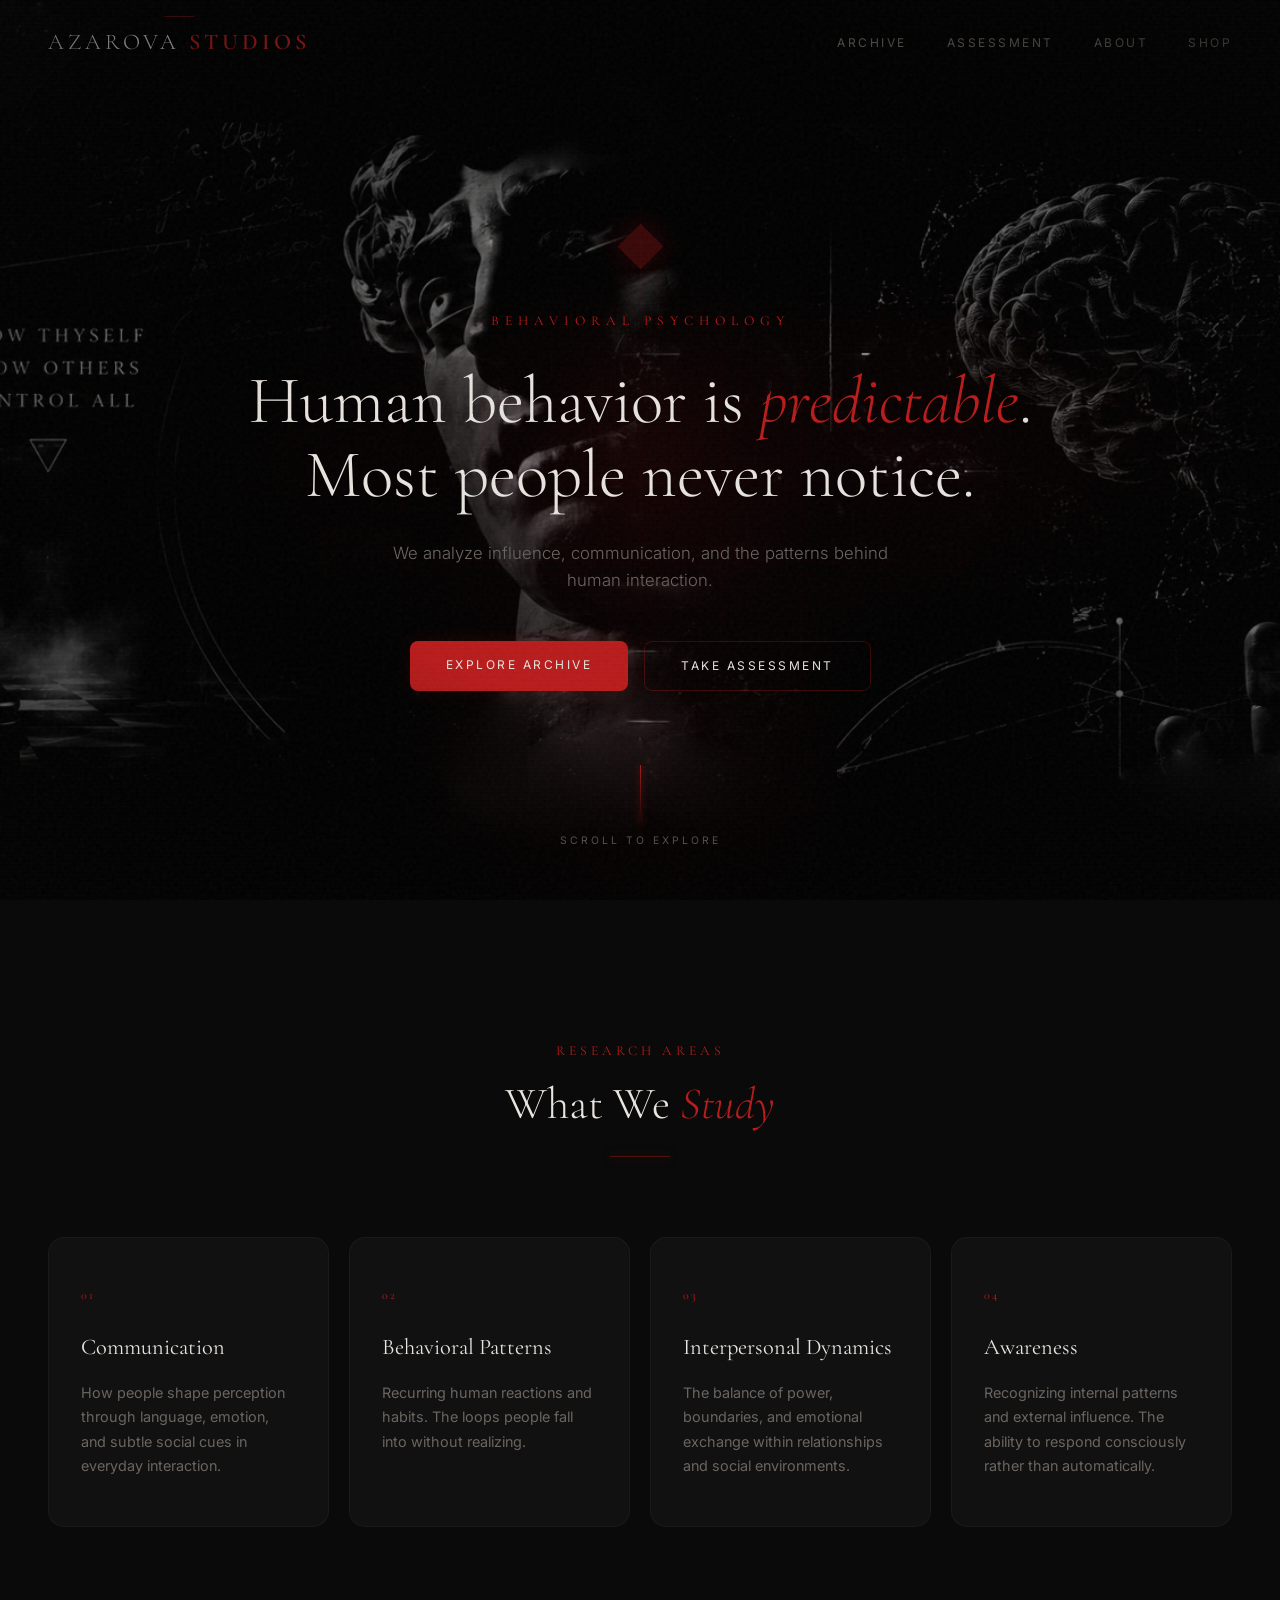
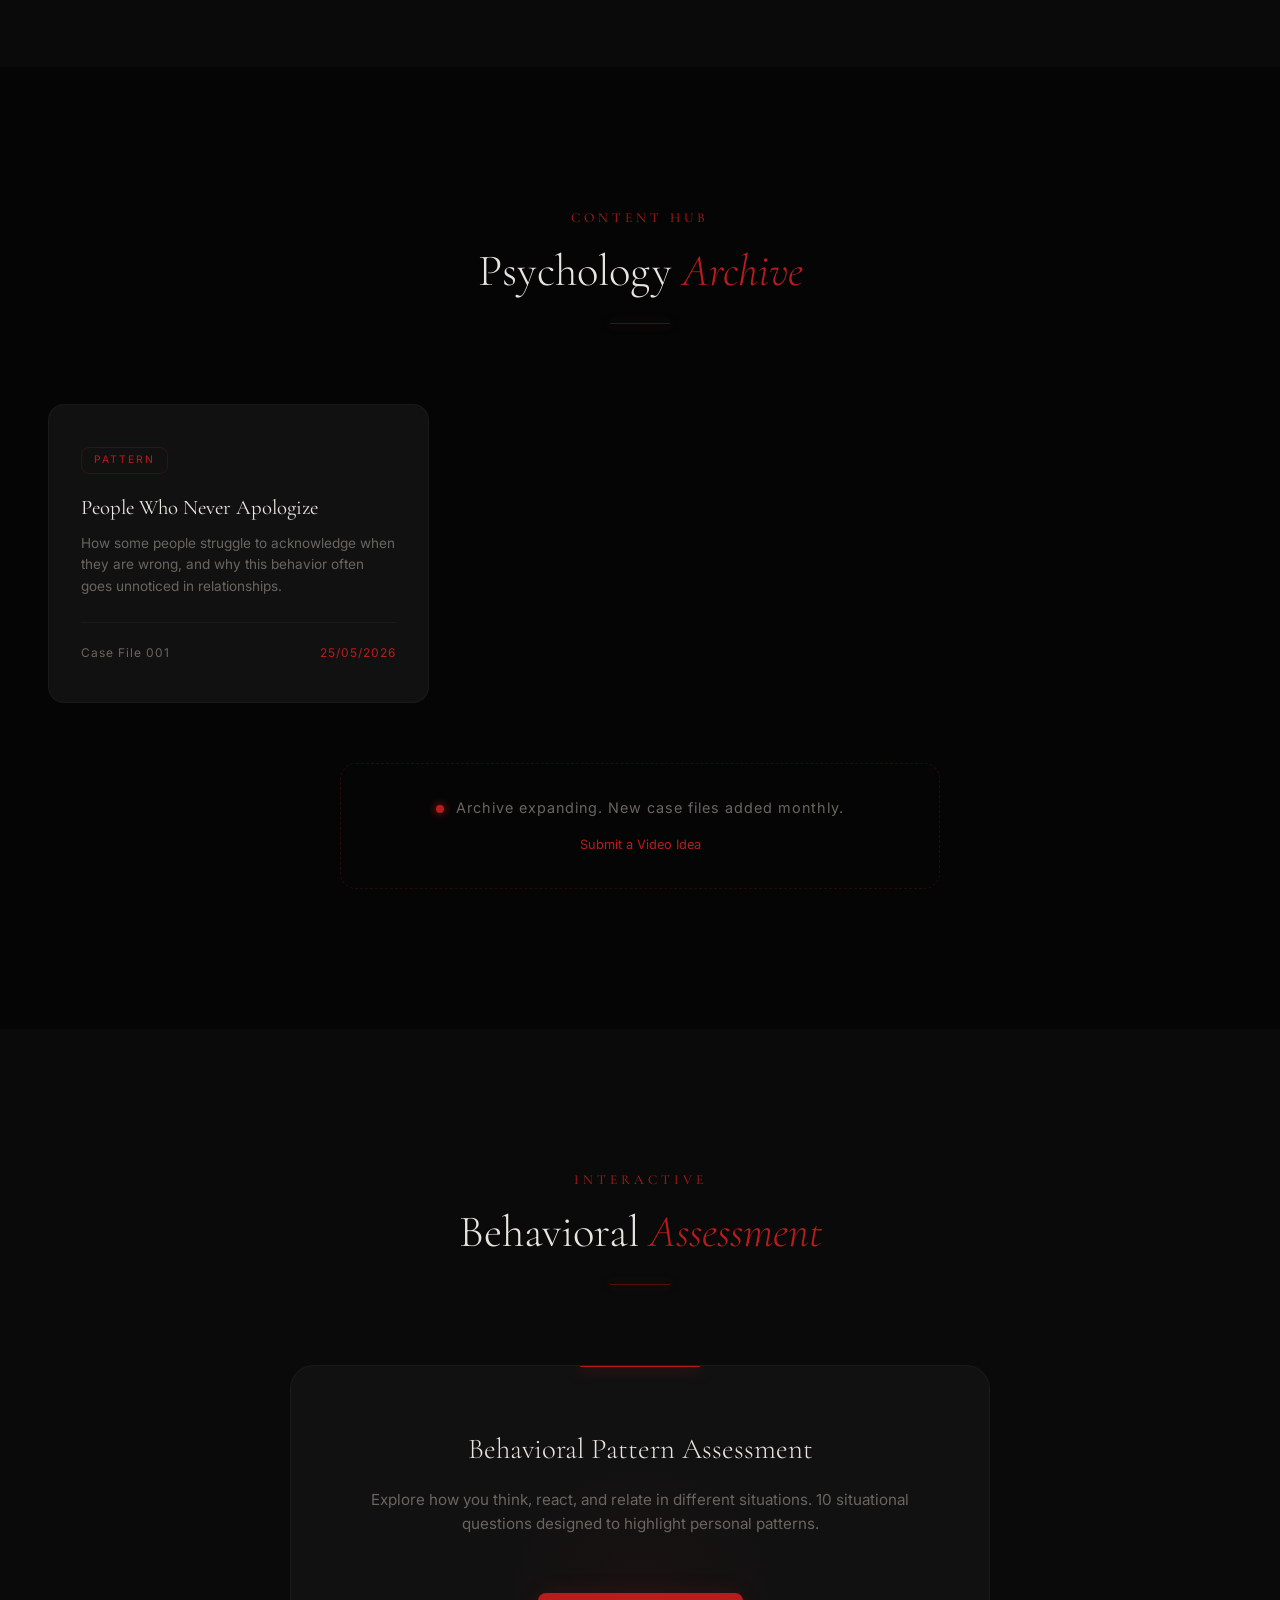
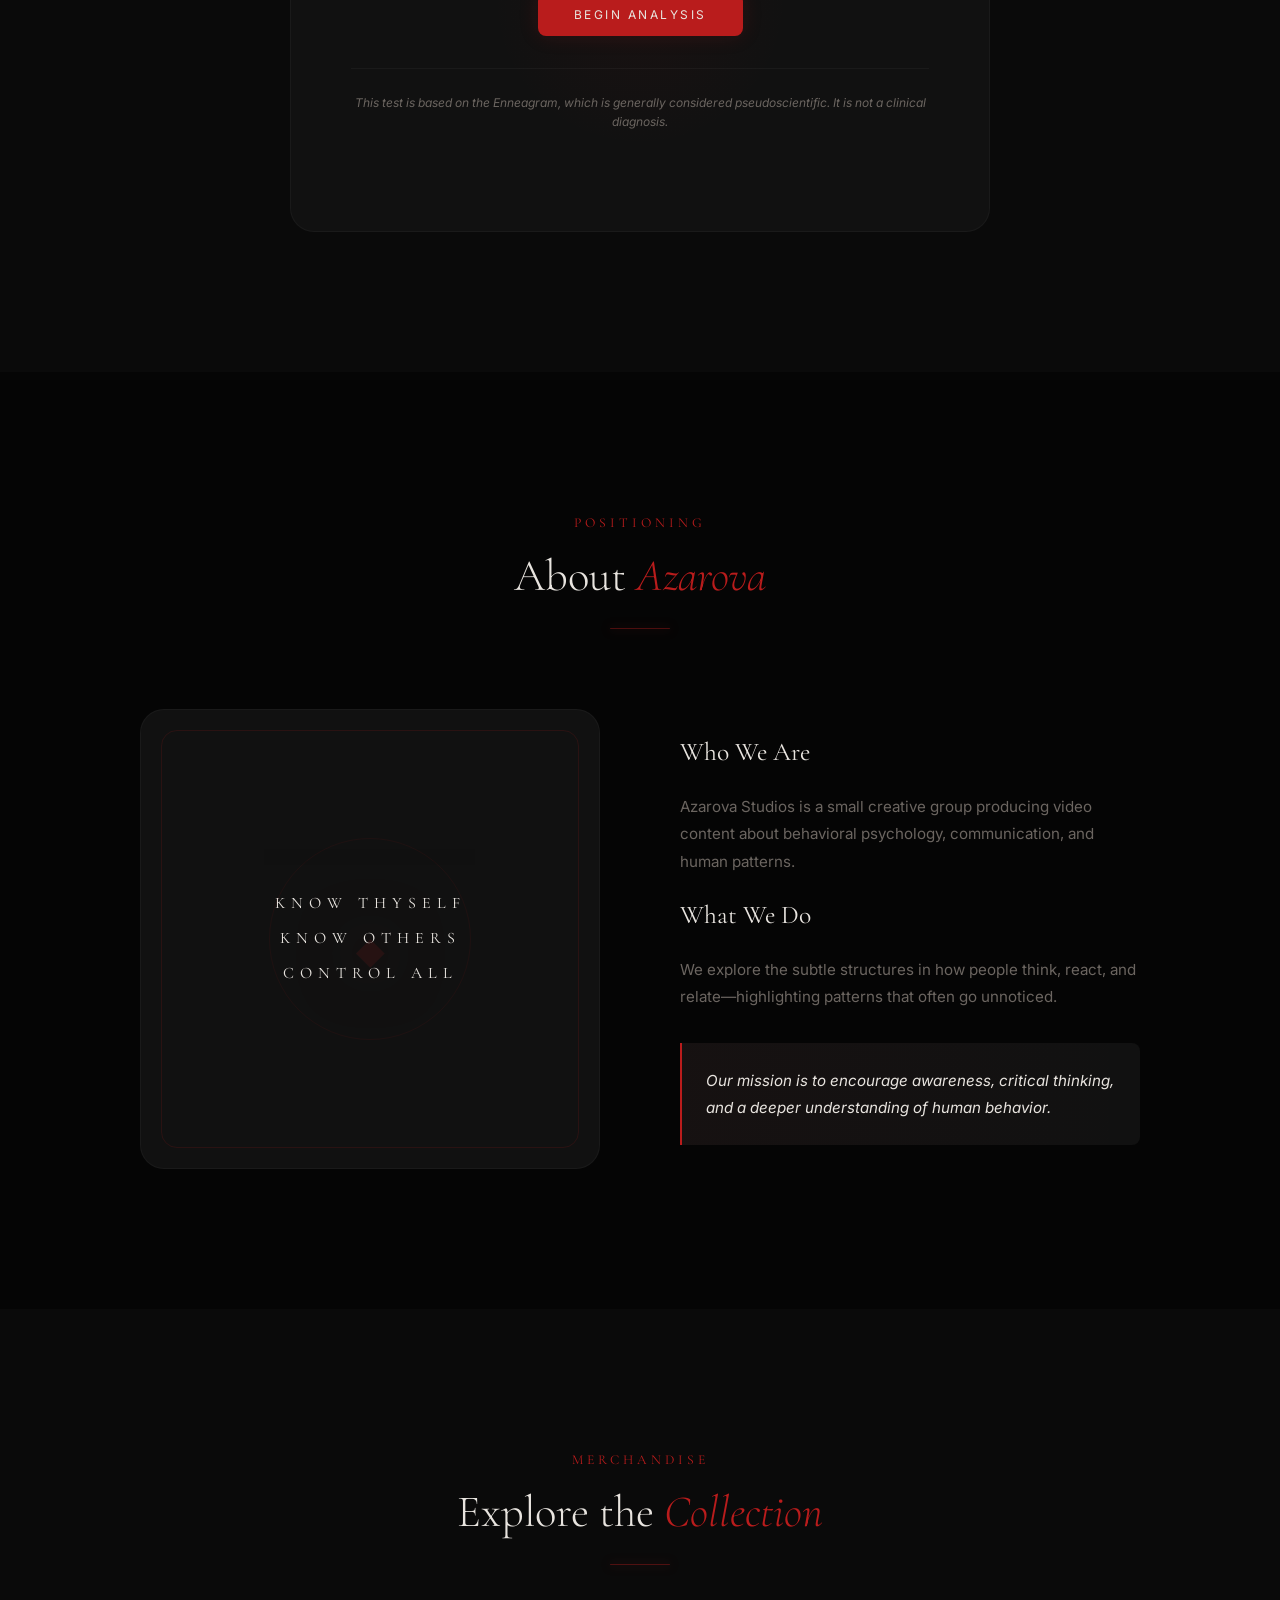
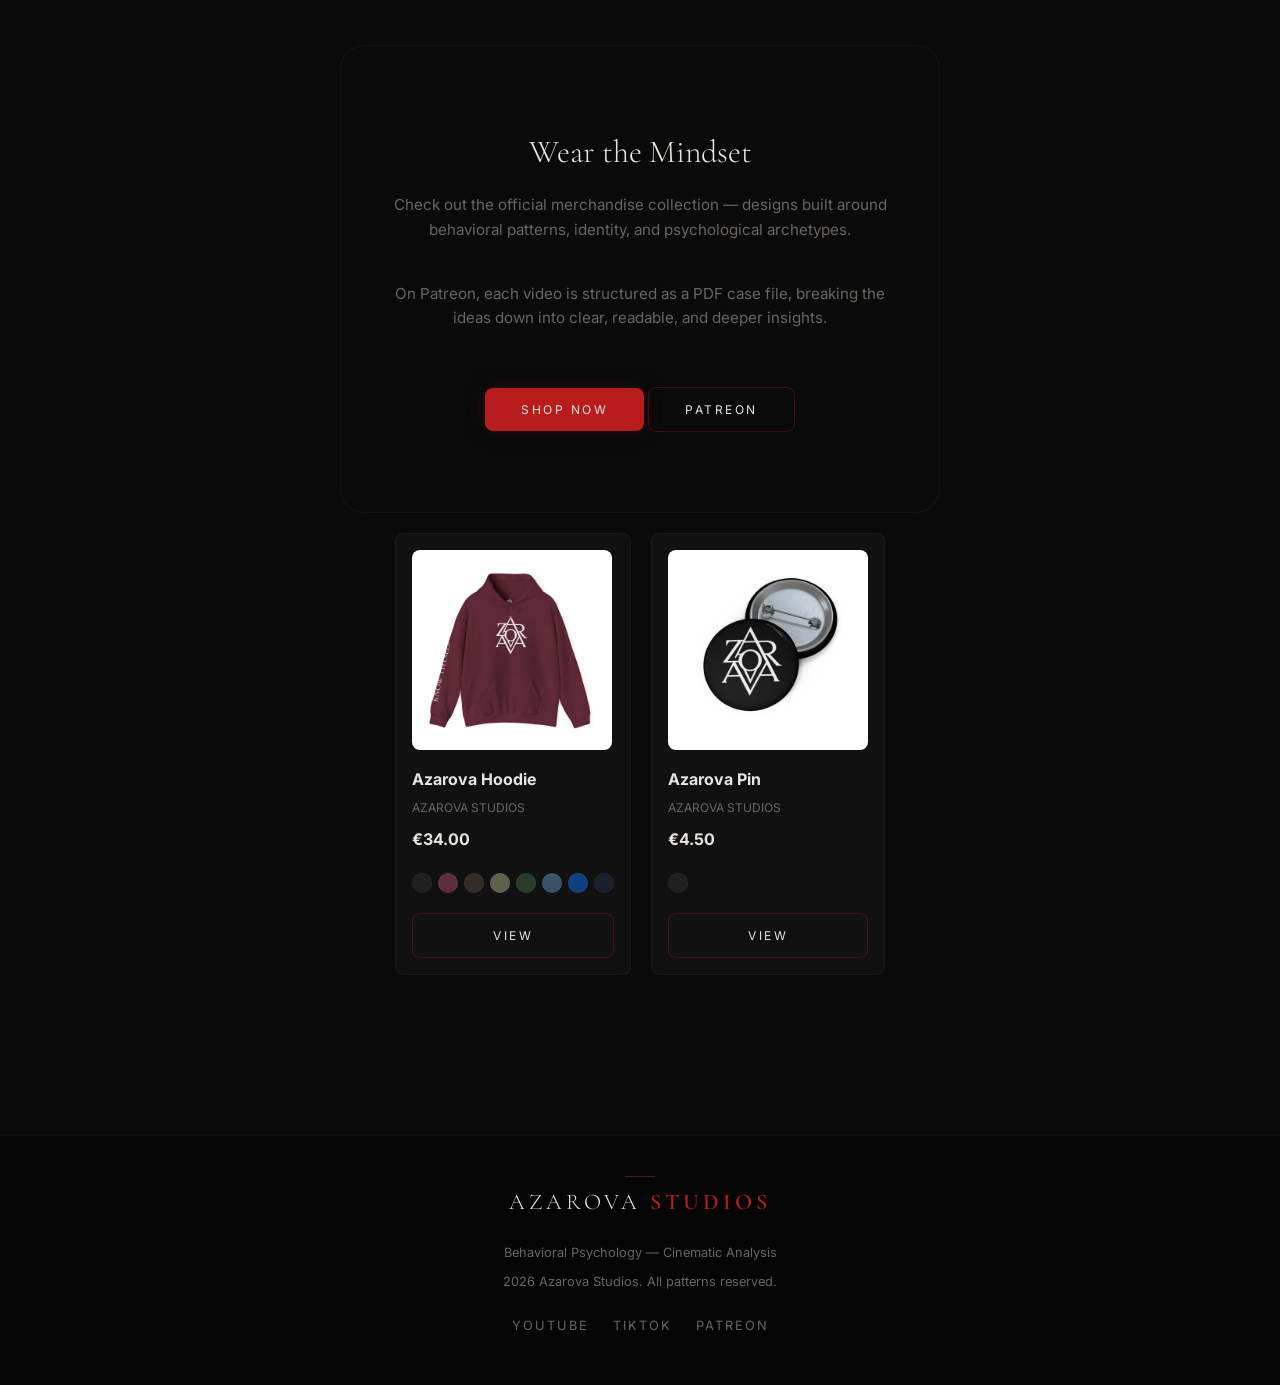
==== commit 3ed9c593: "Assessment: Note" ====
--- a/index.html
+++ b/index.html
@@ -6,6 +6,15 @@
     <title>Azarova Studios — Behavioral Psychology</title>
     <link rel="preconnect" href="https://fonts.googleapis.com">
     <link rel="preconnect" href="https://fonts.gstatic.com" crossorigin>
+    <link rel="icon" href="favicon.ico">
+    <link rel="icon" href="images/favicon.png" type="image/png">
+    <meta property="og:title" content="Azarova Studios" />
+    <meta name="theme-color" content="#0f0f0f" />
+    <meta property="og:description" content="Official website for Azarova Studio's YouTube channel — psychology, personality, and human behavior content." />
+    <meta name="keywords" content="psychology, personality, enneagram, self knowledge, Azarova, YouTube" />
+    <meta property="og:image" content="https://niladoze.github.io/azarova/images/azarova_thumbnail.png" />
+    <meta property="og:url" content="https://niladoze.github.io/azarova/" />
+    <meta property="og:type" content="website" />
     <link href="https://fonts.googleapis.com/css2?family=Cormorant+Garamond:ital,wght@0,300;0,400;0,600;1,300;1,400&family=Inter:wght@300;400;500;600&display=swap" rel="stylesheet">
     <link rel="stylesheet" href="styles.css">
 </head>
@@ -152,7 +161,7 @@
                 <h3>Behavioral Pattern Assessment</h3>
                 <p>Explore how you think, react, and relate in different situations. 10 situational questions designed to highlight personal patterns.</p>
                 <button class="btn btn-primary" id="startQuizBtn" style="margin-top:16px">Begin Analysis</button>
-                <p class="disclaimer">Based on established principles from personality psychology and personality typology frameworks. Not a clinical diagnosis.</p>
+                <p class="disclaimer">This test is based on the Enneagram, which is generally considered pseudoscientific. It is not a clinical diagnosis.</p>
             </div>
             <div id="quizContainer" style="display:none">
                 <div class="quiz-progress"><div class="quiz-progress-bar" id="progressBar"></div></div>
@@ -186,7 +195,7 @@
                     <p class="result-desc" id="resultChildhood"></p>
                 </div>
                 <button class="btn btn-retake" id="retakeQuizBtn">Retake Assessment</button>
-                <p class="disclaimer">Based on established principles from personality psychology and personality typology frameworks. Not a clinical diagnosis.</p>
+                <p class="disclaimer">This test is based on the Enneagram, which is generally considered pseudoscientific. It is not a clinical diagnosis.</p>
             </div>
         </div>
     </section>
--- a/styles.css
+++ b/styles.css
@@ -392,10 +392,9 @@
             font-weight: 300; margin-bottom: 24px;
         }
         .result-image {
-            width: 300px;
+            width: 150px;
             height: auto;
-            margin-bottom: 24px;
-            margin-right: 30px;
+            margin: 20px 40px 40px 40px;
         }
         .result-desc { color: var(--text-dim); margin-bottom: 32px; line-height: 1.7; }
         .result-traits {
